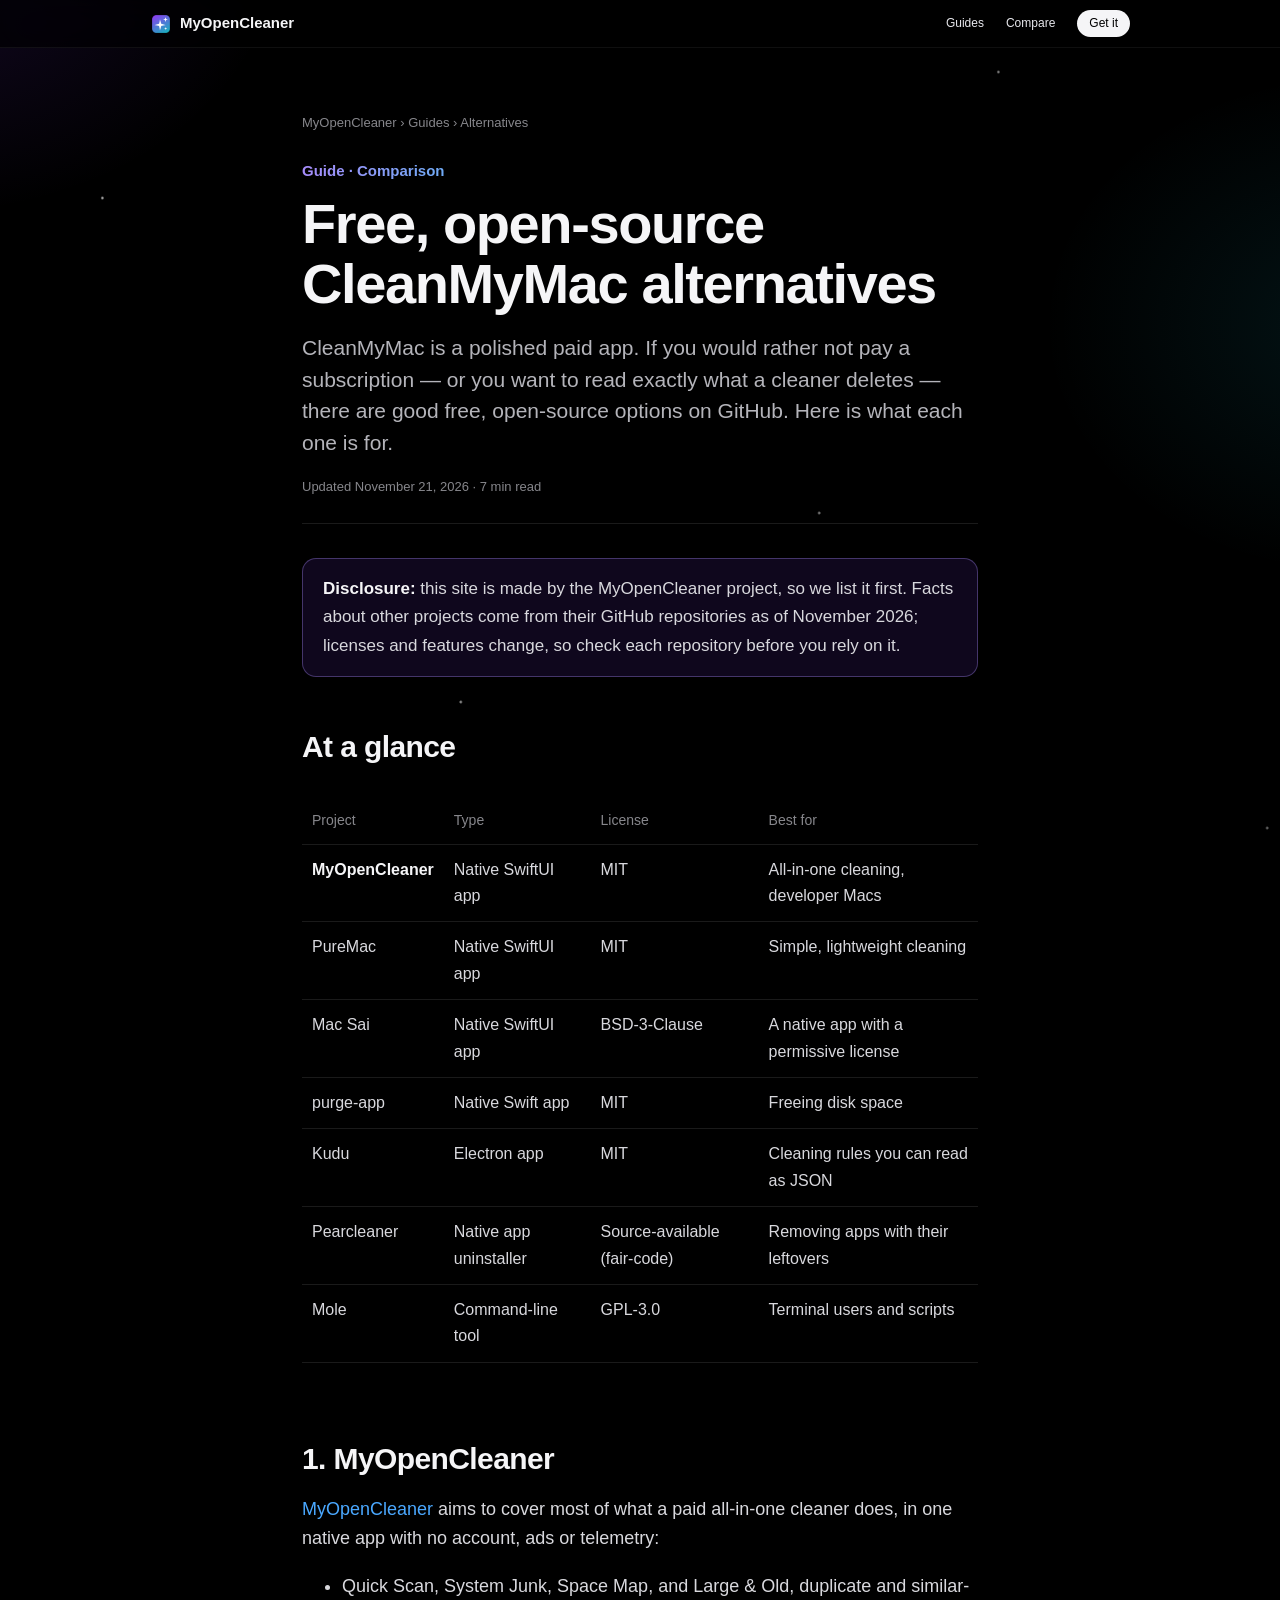
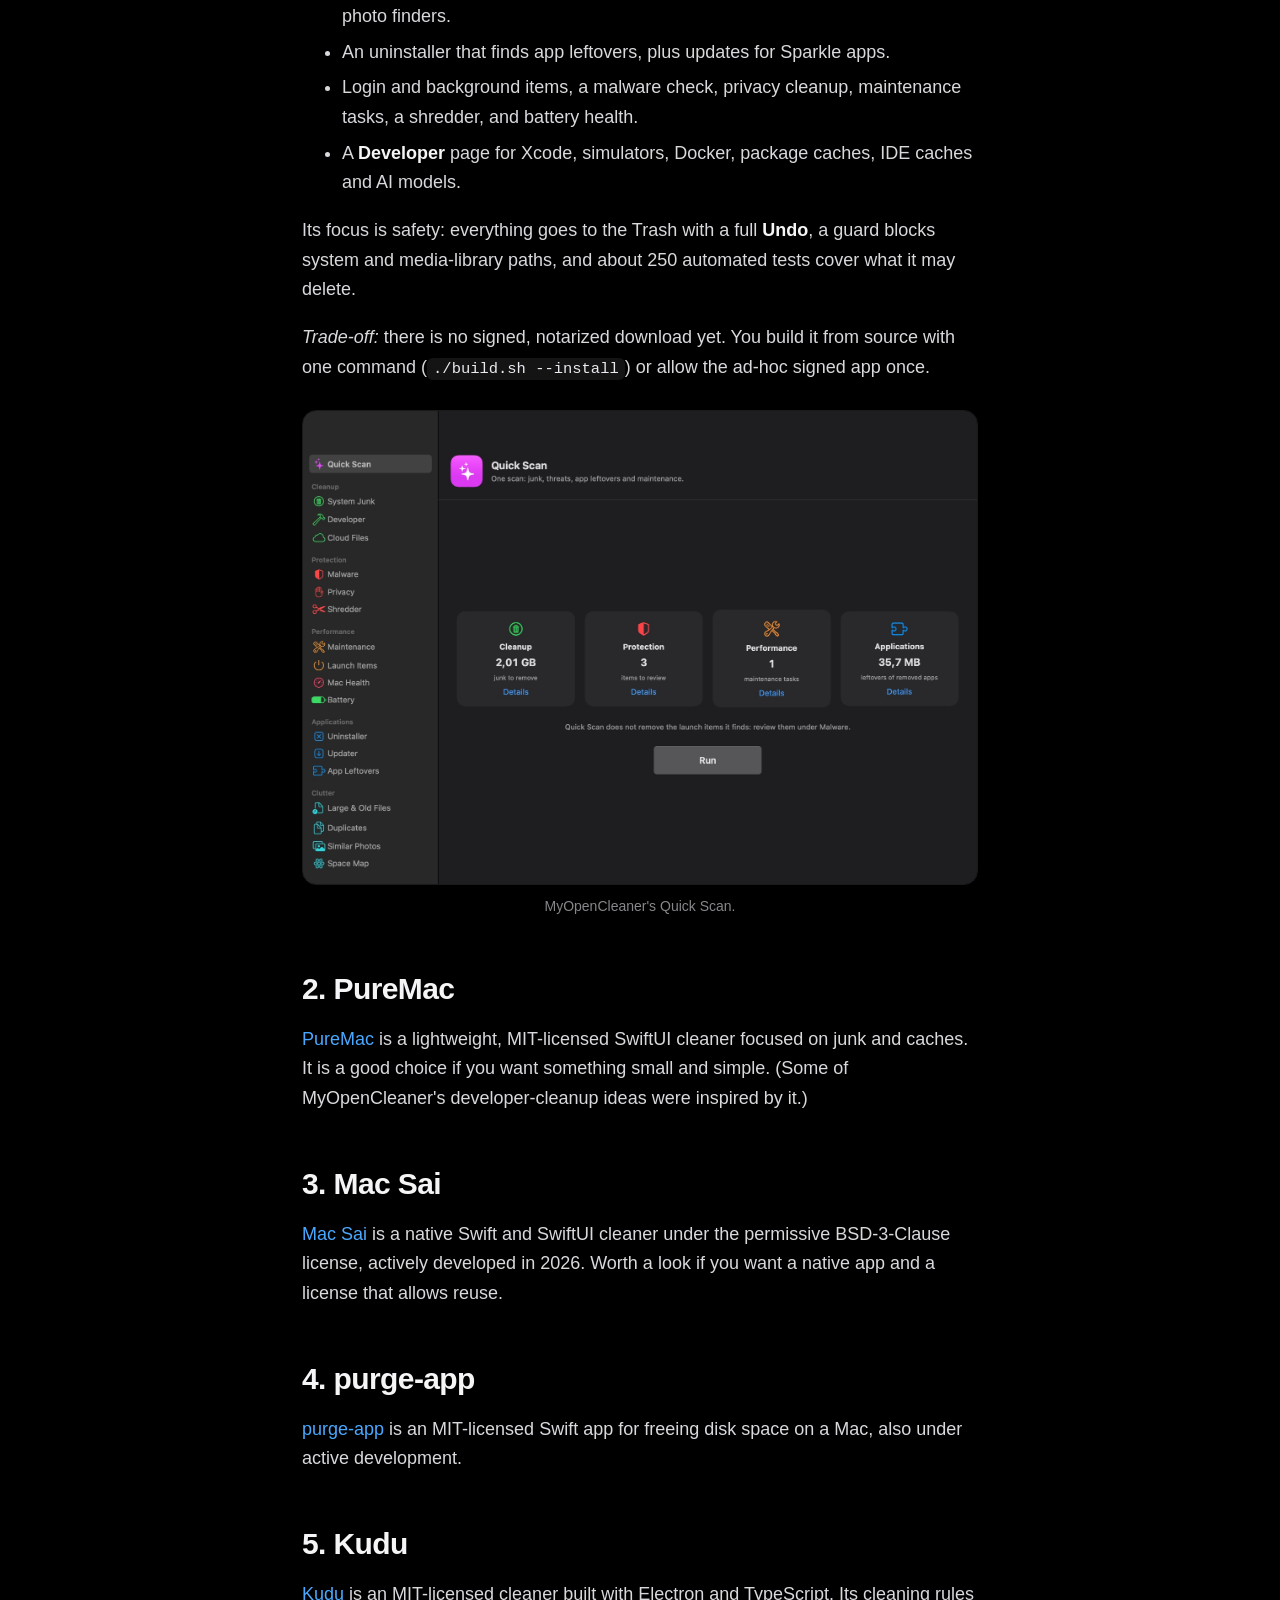
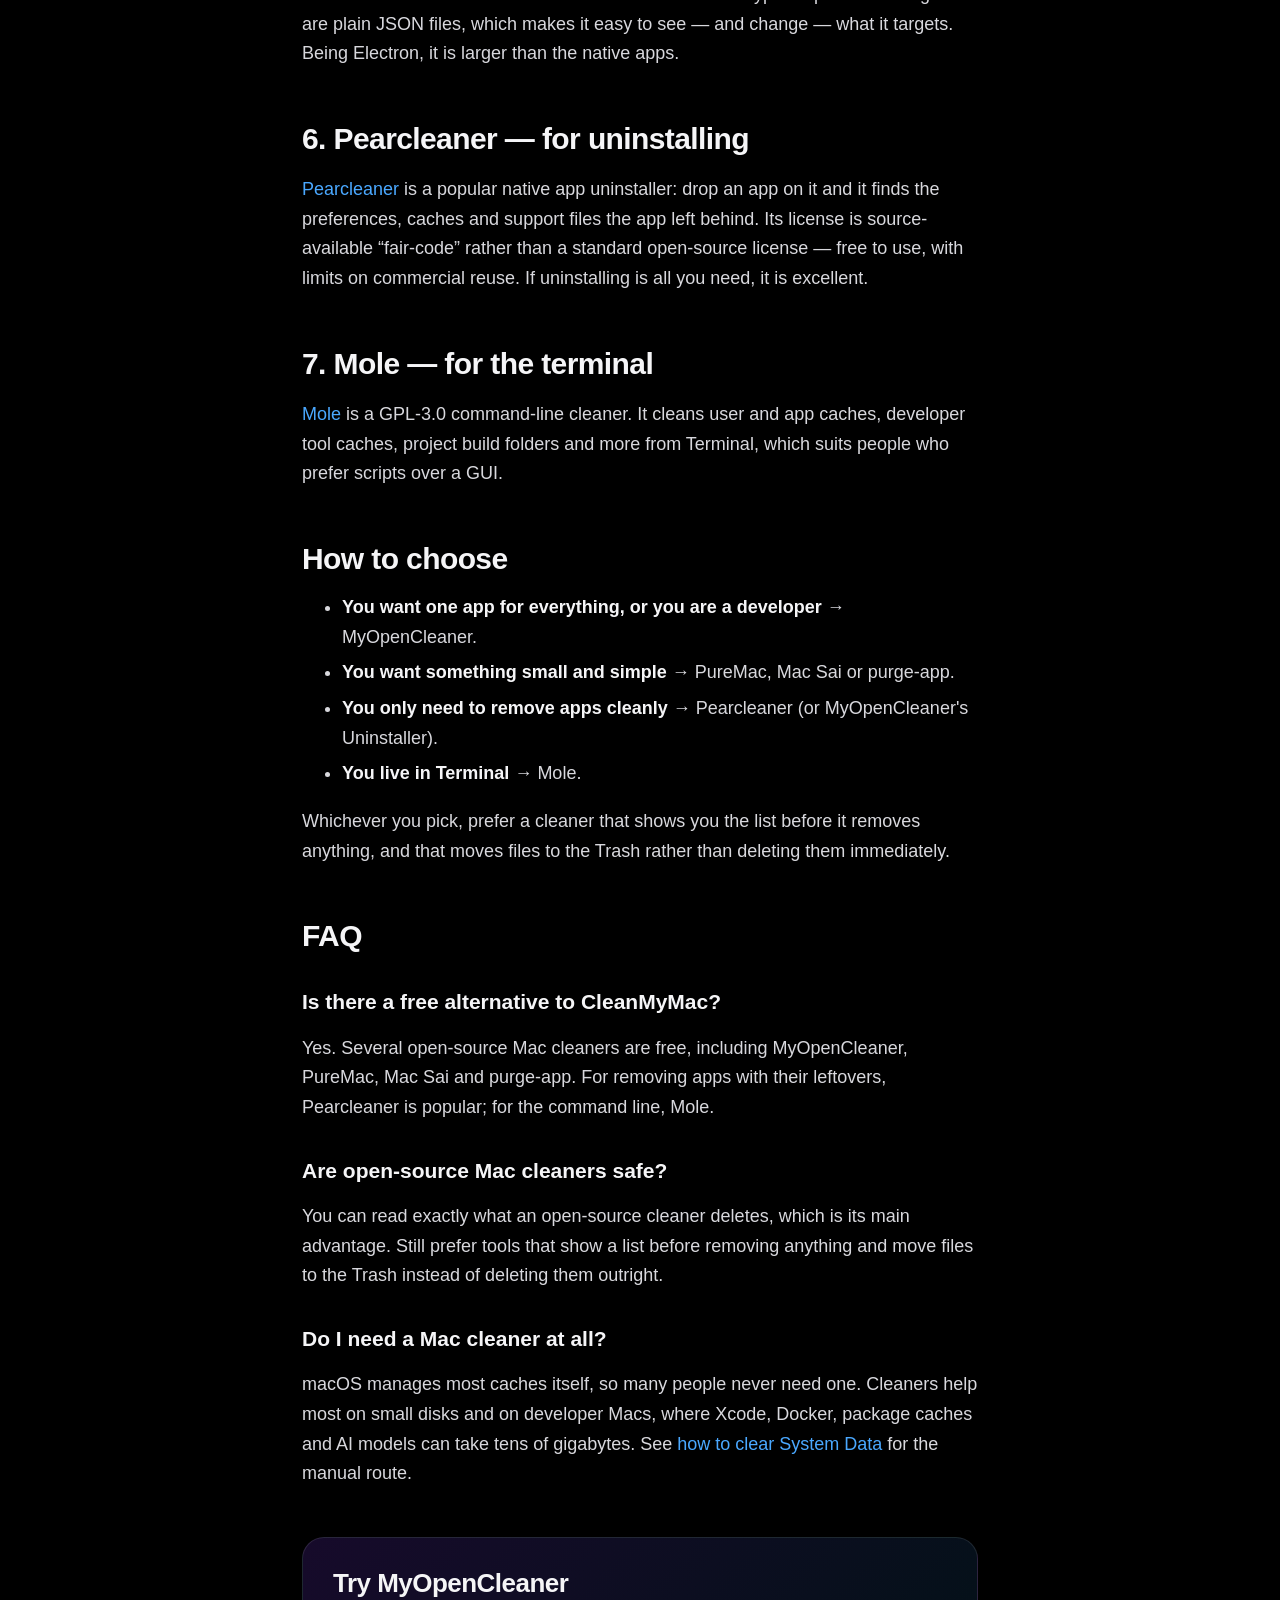
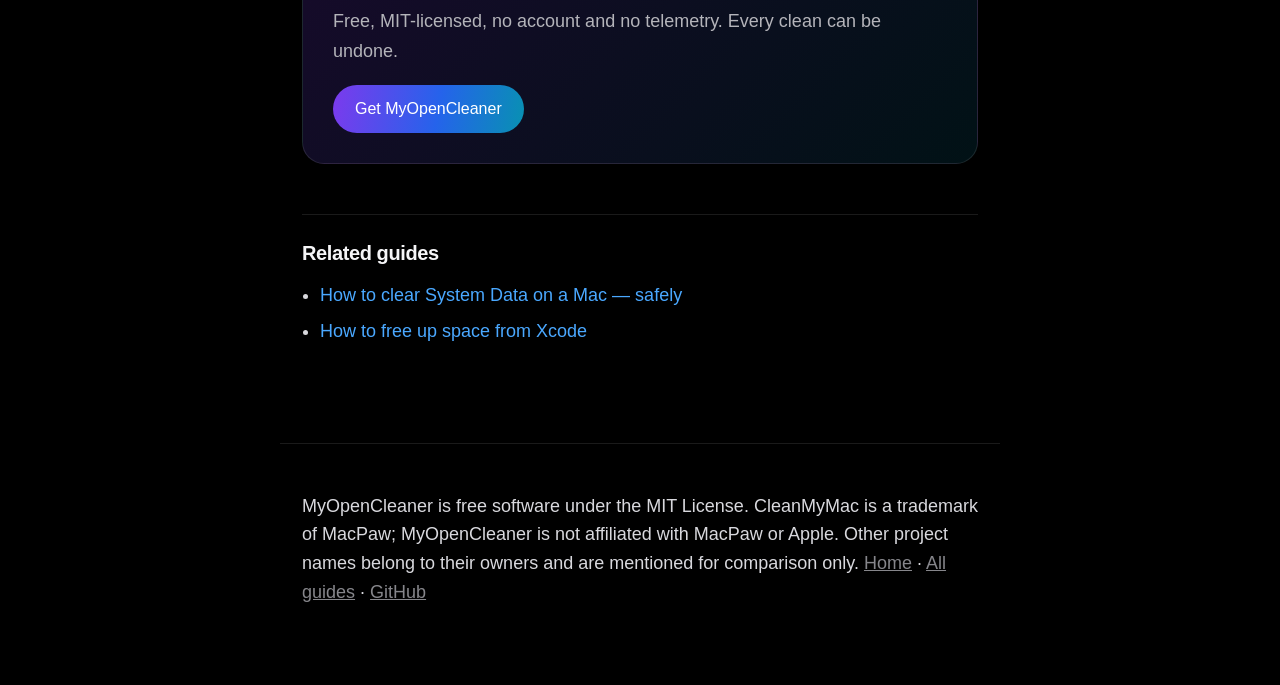
==== docs/guides/free-cleanmymac-alternatives/index.html @ e37915a5 "Add SEO guides, sitemap and social image to the website - Three guides: clearing System Data, freein" ====
<!doctype html>
<html lang="en">
<head>
<meta charset="utf-8">
<meta name="viewport" content="width=device-width, initial-scale=1">
<title>Free, Open-Source CleanMyMac Alternatives (2026) — MyOpenCleaner</title>
<meta name="description" content="An honest look at free and open-source Mac cleaners on GitHub — MyOpenCleaner, PureMac, Mac Sai, purge-app, Kudu, Pearcleaner and Mole: what each one does, its license, and who it suits.">
<link rel="canonical" href="https://javacava.github.io/myopencleaner/guides/free-cleanmymac-alternatives/">
<link rel="icon" type="image/png" href="../../assets/favicon.png">
<meta name="theme-color" content="#000000">
<meta property="og:type" content="article">
<meta property="og:site_name" content="MyOpenCleaner">
<meta property="og:title" content="Free, Open-Source CleanMyMac Alternatives (2026)">
<meta property="og:description" content="Free and open-source Mac cleaners on GitHub compared: features, licenses and who each one suits.">
<meta property="og:url" content="https://javacava.github.io/myopencleaner/guides/free-cleanmymac-alternatives/">
<meta property="og:image" content="https://javacava.github.io/myopencleaner/assets/og.jpg">
<meta name="twitter:card" content="summary_large_image">
<link rel="stylesheet" href="../../assets/article.css">
<script type="application/ld+json">
[{
  "@context": "https://schema.org",
  "@type": "Article",
  "headline": "Free, Open-Source CleanMyMac Alternatives (2026)",
  "description": "Free and open-source Mac cleaners on GitHub compared: what each one does, its license and who it suits.",
  "datePublished": "2026-11-21",
  "dateModified": "2026-11-21",
  "author": {"@type": "Organization", "name": "MyOpenCleaner contributors", "url": "https://github.com/javacava/myopencleaner"},
  "publisher": {"@type": "Organization", "name": "MyOpenCleaner", "logo": {"@type": "ImageObject", "url": "https://javacava.github.io/myopencleaner/assets/icon.png"}},
  "image": "https://javacava.github.io/myopencleaner/assets/og.jpg",
  "mainEntityOfPage": "https://javacava.github.io/myopencleaner/guides/free-cleanmymac-alternatives/"
},{
  "@context": "https://schema.org",
  "@type": "BreadcrumbList",
  "itemListElement": [
    {"@type": "ListItem", "position": 1, "name": "MyOpenCleaner", "item": "https://javacava.github.io/myopencleaner/"},
    {"@type": "ListItem", "position": 2, "name": "Guides", "item": "https://javacava.github.io/myopencleaner/guides/"},
    {"@type": "ListItem", "position": 3, "name": "Free CleanMyMac alternatives"}
  ]
},{
  "@context": "https://schema.org",
  "@type": "ItemList",
  "name": "Free, open-source Mac cleaners",
  "itemListElement": [
    {"@type": "ListItem", "position": 1, "name": "MyOpenCleaner", "url": "https://github.com/javacava/myopencleaner"},
    {"@type": "ListItem", "position": 2, "name": "PureMac", "url": "https://github.com/momenbasel/PureMac"},
    {"@type": "ListItem", "position": 3, "name": "Mac Sai", "url": "https://github.com/iliyami/MacSai"},
    {"@type": "ListItem", "position": 4, "name": "purge-app", "url": "https://github.com/jithin-sabu/purge-app"},
    {"@type": "ListItem", "position": 5, "name": "Kudu", "url": "https://github.com/AdventDevInc/kudu"},
    {"@type": "ListItem", "position": 6, "name": "Pearcleaner", "url": "https://github.com/alienator88/Pearcleaner"},
    {"@type": "ListItem", "position": 7, "name": "Mole", "url": "https://github.com/tw93/Mole"}
  ]
},{
  "@context": "https://schema.org",
  "@type": "FAQPage",
  "mainEntity": [
    {"@type": "Question", "name": "Is there a free alternative to CleanMyMac?", "acceptedAnswer": {"@type": "Answer", "text": "Yes. Several open-source Mac cleaners are free, including MyOpenCleaner, PureMac, Mac Sai and purge-app. For removing apps with their leftovers, Pearcleaner is popular; for the command line, Mole."}},
    {"@type": "Question", "name": "Are open-source Mac cleaners safe?", "acceptedAnswer": {"@type": "Answer", "text": "You can read exactly what an open-source cleaner deletes, which is its main advantage. Still prefer tools that show a list before removing anything and move files to the Trash instead of deleting them outright."}},
    {"@type": "Question", "name": "Do I need a Mac cleaner at all?", "acceptedAnswer": {"@type": "Answer", "text": "macOS manages most caches itself, so many people never need one. Cleaners help most on small disks and on developer Macs, where Xcode, Docker, package caches and AI models can take tens of gigabytes."}}
  ]
}]
</script>
</head>
<body>
<nav class="nav"><div class="nav-inner">
  <a class="brand" href="../../"><img src="../../assets/icon.png" alt="">MyOpenCleaner</a>
  <div class="nav-links"><a href="../">Guides</a><a href="../../#compare">Compare</a><a class="nav-cta" href="https://github.com/javacava/myopencleaner">Get it</a></div>
</div></nav>

<article>
  <div class="crumbs"><a href="../../">MyOpenCleaner</a> › <a href="../">Guides</a> › Alternatives</div>
  <p class="kicker">Guide · Comparison</p>
  <h1>Free, open-source CleanMyMac alternatives</h1>
  <p class="intro">CleanMyMac is a polished paid app. If you would rather not pay a subscription — or you want to read exactly what a cleaner deletes — there are good free, open-source options on GitHub. Here is what each one is for.</p>
  <div class="meta">Updated November 21, 2026 · 7 min read</div>

  <div class="note"><p><strong>Disclosure:</strong> this site is made by the MyOpenCleaner project, so we list it first. Facts about other projects come from their GitHub repositories as of November 2026; licenses and features change, so check each repository before you rely on it.</p></div>

  <h2>At a glance</h2>
  <div class="table-wrap"><table>
    <thead><tr><th>Project</th><th>Type</th><th>License</th><th>Best for</th></tr></thead>
    <tbody>
      <tr><td><strong>MyOpenCleaner</strong></td><td>Native SwiftUI app</td><td>MIT</td><td>All-in-one cleaning, developer Macs</td></tr>
      <tr><td>PureMac</td><td>Native SwiftUI app</td><td>MIT</td><td>Simple, lightweight cleaning</td></tr>
      <tr><td>Mac Sai</td><td>Native SwiftUI app</td><td>BSD-3-Clause</td><td>A native app with a permissive license</td></tr>
      <tr><td>purge-app</td><td>Native Swift app</td><td>MIT</td><td>Freeing disk space</td></tr>
      <tr><td>Kudu</td><td>Electron app</td><td>MIT</td><td>Cleaning rules you can read as JSON</td></tr>
      <tr><td>Pearcleaner</td><td>Native app uninstaller</td><td>Source-available (fair-code)</td><td>Removing apps with their leftovers</td></tr>
      <tr><td>Mole</td><td>Command-line tool</td><td>GPL-3.0</td><td>Terminal users and scripts</td></tr>
    </tbody>
  </table></div>

  <h2>1. MyOpenCleaner</h2>
  <p><a href="../../">MyOpenCleaner</a> aims to cover most of what a paid all-in-one cleaner does, in one native app with no account, ads or telemetry:</p>
  <ul>
    <li>Quick Scan, System Junk, Space Map, and Large &amp; Old, duplicate and similar-photo finders.</li>
    <li>An uninstaller that finds app leftovers, plus updates for Sparkle apps.</li>
    <li>Login and background items, a malware check, privacy cleanup, maintenance tasks, a shredder, and battery health.</li>
    <li>A <strong>Developer</strong> page for Xcode, simulators, Docker, package caches, IDE caches and AI models.</li>
  </ul>
  <p>Its focus is safety: everything goes to the Trash with a full <strong>Undo</strong>, a guard blocks system and media-library paths, and about 250 automated tests cover what it may delete.</p>
  <p><em>Trade-off:</em> there is no signed, notarized download yet. You build it from source with one command (<code>./build.sh --install</code>) or allow the ad-hoc signed app once.</p>
  <figure>
    <img loading="lazy" src="../../assets/shots/quick-scan.jpg" width="1600" height="1123" alt="MyOpenCleaner Quick Scan results with junk, developer files and safety checks">
    <figcaption>MyOpenCleaner's Quick Scan.</figcaption>
  </figure>

  <h2>2. PureMac</h2>
  <p><a href="https://github.com/momenbasel/PureMac">PureMac</a> is a lightweight, MIT-licensed SwiftUI cleaner focused on junk and caches. It is a good choice if you want something small and simple. (Some of MyOpenCleaner's developer-cleanup ideas were inspired by it.)</p>

  <h2>3. Mac Sai</h2>
  <p><a href="https://github.com/iliyami/MacSai">Mac Sai</a> is a native Swift and SwiftUI cleaner under the permissive BSD-3-Clause license, actively developed in 2026. Worth a look if you want a native app and a license that allows reuse.</p>

  <h2>4. purge-app</h2>
  <p><a href="https://github.com/jithin-sabu/purge-app">purge-app</a> is an MIT-licensed Swift app for freeing disk space on a Mac, also under active development.</p>

  <h2>5. Kudu</h2>
  <p><a href="https://github.com/AdventDevInc/kudu">Kudu</a> is an MIT-licensed cleaner built with Electron and TypeScript. Its cleaning rules are plain JSON files, which makes it easy to see — and change — what it targets. Being Electron, it is larger than the native apps.</p>

  <h2>6. Pearcleaner — for uninstalling</h2>
  <p><a href="https://github.com/alienator88/Pearcleaner">Pearcleaner</a> is a popular native app uninstaller: drop an app on it and it finds the preferences, caches and support files the app left behind. Its license is source-available “fair-code” rather than a standard open-source license — free to use, with limits on commercial reuse. If uninstalling is all you need, it is excellent.</p>

  <h2>7. Mole — for the terminal</h2>
  <p><a href="https://github.com/tw93/Mole">Mole</a> is a GPL-3.0 command-line cleaner. It cleans user and app caches, developer tool caches, project build folders and more from Terminal, which suits people who prefer scripts over a GUI.</p>

  <h2>How to choose</h2>
  <ul>
    <li><strong>You want one app for everything, or you are a developer</strong> → MyOpenCleaner.</li>
    <li><strong>You want something small and simple</strong> → PureMac, Mac Sai or purge-app.</li>
    <li><strong>You only need to remove apps cleanly</strong> → Pearcleaner (or MyOpenCleaner's Uninstaller).</li>
    <li><strong>You live in Terminal</strong> → Mole.</li>
  </ul>
  <p>Whichever you pick, prefer a cleaner that shows you the list before it removes anything, and that moves files to the Trash rather than deleting them immediately.</p>

  <h2>FAQ</h2>
  <h3>Is there a free alternative to CleanMyMac?</h3>
  <p>Yes. Several open-source Mac cleaners are free, including MyOpenCleaner, PureMac, Mac Sai and purge-app. For removing apps with their leftovers, Pearcleaner is popular; for the command line, Mole.</p>
  <h3>Are open-source Mac cleaners safe?</h3>
  <p>You can read exactly what an open-source cleaner deletes, which is its main advantage. Still prefer tools that show a list before removing anything and move files to the Trash instead of deleting them outright.</p>
  <h3>Do I need a Mac cleaner at all?</h3>
  <p>macOS manages most caches itself, so many people never need one. Cleaners help most on small disks and on developer Macs, where Xcode, Docker, package caches and AI models can take tens of gigabytes. See <a href="../clear-system-data-mac/">how to clear System Data</a> for the manual route.</p>

  <div class="cta">
    <h2>Try MyOpenCleaner</h2>
    <p>Free, MIT-licensed, no account and no telemetry. Every clean can be undone.</p>
    <a class="btn" href="https://github.com/javacava/myopencleaner">Get MyOpenCleaner</a>
  </div>

  <div class="related">
    <h2>Related guides</h2>
    <ul>
      <li><a href="../clear-system-data-mac/">How to clear System Data on a Mac — safely</a></li>
      <li><a href="../free-up-xcode-space/">How to free up space from Xcode</a></li>
    </ul>
  </div>
</article>

<footer>
  <p>MyOpenCleaner is free software under the MIT License. CleanMyMac is a trademark of MacPaw; MyOpenCleaner is not affiliated with MacPaw or Apple. Other project names belong to their owners and are mentioned for comparison only. <a href="../../">Home</a> · <a href="../">All guides</a> · <a href="https://github.com/javacava/myopencleaner">GitHub</a></p>
</footer>
</body>
</html>
---- docs/assets/article.css ----
/* Shared style for the guides: the home page's dark, space look, tuned for long reading. */
:root {
  --bg: #000; --text: #f5f5f7; --muted: #86868b; --soft: #b4b4ba; --line: rgba(255,255,255,.1);
  --violet: #a78bfa; --cyan: #22d3ee; --pink: #f472b6; --link: #4aa8ff;
  --font: -apple-system, BlinkMacSystemFont, "SF Pro Text", "Helvetica Neue", Helvetica, Arial, sans-serif;
  --mono: ui-monospace, "SF Mono", Menlo, Monaco, Consolas, monospace;
}
* { box-sizing: border-box; }
html, body { overflow-x: clip; }
body { margin: 0; background: var(--bg); color: var(--text); font-family: var(--font); -webkit-font-smoothing: antialiased; line-height: 1.65; }
body::before {
  content: ""; position: fixed; inset: -20vh -20vw; z-index: -1; pointer-events: none;
  background:
    radial-gradient(40vw 30vw at 10% 10%, rgba(124,58,237,.16), transparent 70%),
    radial-gradient(35vw 28vw at 90% 40%, rgba(34,211,238,.09), transparent 70%),
    radial-gradient(1px 1px at 20% 30%, rgba(255,255,255,.8), transparent 2px),
    radial-gradient(1px 1px at 70% 20%, rgba(255,255,255,.6), transparent 2px),
    radial-gradient(1px 1px at 40% 70%, rgba(255,255,255,.7), transparent 2px),
    radial-gradient(1px 1px at 85% 80%, rgba(255,255,255,.5), transparent 2px),
    radial-gradient(1px 1px at 60% 55%, rgba(255,255,255,.6), transparent 2px);
}
a { color: var(--link); text-decoration: none; }
a:hover { text-decoration: underline; }
img { max-width: 100%; height: auto; display: block; }

.nav { position: sticky; top: 0; z-index: 10; height: 48px; background: rgba(0,0,0,.72); backdrop-filter: saturate(180%) blur(20px); -webkit-backdrop-filter: saturate(180%) blur(20px); border-bottom: 1px solid rgba(255,255,255,.06); }
.nav-inner { max-width: 1024px; margin: 0 auto; height: 100%; display: flex; align-items: center; gap: 24px; padding: 0 22px; }
.brand { display: flex; align-items: center; gap: 8px; color: var(--text); font-weight: 600; font-size: 15px; }
.brand img { width: 22px; height: 22px; }
.nav-links { margin-left: auto; display: flex; gap: 22px; align-items: center; }
.nav-links a { color: #e8e8ed; font-size: 12px; }
.nav-cta { padding: 4px 12px; border-radius: 999px; background: var(--text); color: #000 !important; font-weight: 500; }
@media (max-width: 640px) { .nav-links a:not(.nav-cta) { display: none; } }

article, .page { max-width: 720px; margin: 0 auto; padding: 64px 22px 40px; }
.crumbs { font-size: 13px; color: var(--muted); margin-bottom: 26px; }
.crumbs a { color: var(--muted); }
.kicker { font-size: 15px; font-weight: 600; background: linear-gradient(100deg, var(--violet), var(--cyan), var(--pink)); -webkit-background-clip: text; background-clip: text; color: transparent; margin: 0 0 10px; }
h1 { font-size: clamp(36px, 6vw, 56px); line-height: 1.07; letter-spacing: -0.025em; margin: 0 0 18px; }
.intro { font-size: 21px; line-height: 1.5; color: var(--soft); margin: 0 0 18px; }
.meta { font-size: 13px; color: var(--muted); padding-bottom: 26px; border-bottom: 1px solid var(--line); margin-bottom: 34px; }
h2 { font-size: 30px; line-height: 1.2; letter-spacing: -0.02em; margin: 52px 0 14px; }
h3 { font-size: 21px; line-height: 1.3; margin: 34px 0 8px; }
p, li { font-size: 18px; color: #d8d8dd; }
li { margin: 6px 0; }
strong { color: var(--text); }
code { font-family: var(--mono); font-size: .86em; background: rgba(255,255,255,.08); padding: 2px 6px; border-radius: 6px; color: #e9e9ef; }
pre { background: #0b0b0f; border: 1px solid var(--line); border-radius: 14px; padding: 18px 20px; overflow-x: auto; margin: 16px 0 22px; }
pre code { background: none; padding: 0; font-size: 14px; line-height: 1.7; color: #d6d6db; }
.note, .warn { border-radius: 14px; padding: 16px 20px; margin: 22px 0; font-size: 17px; }
.note { background: rgba(124,58,237,.12); border: 1px solid rgba(167,139,250,.35); }
.warn { background: rgba(251,191,36,.08); border: 1px solid rgba(251,191,36,.35); }
.note p, .warn p { margin: 0; font-size: 17px; }
table { width: 100%; border-collapse: collapse; margin: 18px 0 26px; font-size: 16px; }
th, td { text-align: left; padding: 12px 10px; border-bottom: 1px solid var(--line); vertical-align: top; }
th { color: var(--muted); font-weight: 500; font-size: 14px; }
td { color: #d8d8dd; }
.table-wrap { overflow-x: auto; }
figure { margin: 28px 0; }
figure img { border-radius: 14px; border: 1px solid var(--line); box-shadow: 0 20px 60px rgba(0,0,0,.6); }
figcaption { font-size: 14px; color: var(--muted); margin-top: 10px; text-align: center; }

.cta { margin: 48px 0 10px; padding: 30px; border-radius: 22px; border: 1px solid var(--line);
  background: linear-gradient(135deg, rgba(124,58,237,.18), rgba(8,145,178,.12)); }
.cta h2 { margin: 0 0 8px; font-size: 26px; }
.cta p { margin: 0 0 18px; color: var(--soft); }
.btn { display: inline-block; padding: 11px 22px; border-radius: 999px; font-size: 16px; font-weight: 500; color: #fff;
  background: linear-gradient(100deg, #7c3aed, #2563eb 55%, #0891b2); }
.btn:hover { text-decoration: none; filter: brightness(1.08); }

.related { margin-top: 50px; padding-top: 26px; border-top: 1px solid var(--line); }
.related h2 { font-size: 20px; margin: 0 0 12px; }
.related ul { padding-left: 18px; }

.cards { display: grid; gap: 16px; margin-top: 30px; }
.card { display: block; padding: 24px 26px; border-radius: 20px; border: 1px solid var(--line); background: #0d0d10; color: inherit; }
.card:hover { text-decoration: none; border-color: rgba(167,139,250,.5); }
.card h2 { margin: 4px 0 6px; font-size: 22px; }
.card p { margin: 0; color: var(--soft); font-size: 16px; }

footer { max-width: 720px; margin: 40px auto 0; padding: 30px 22px 60px; border-top: 1px solid var(--line); font-size: 12px; color: var(--muted); line-height: 1.6; }
footer a { color: var(--muted); text-decoration: underline; }
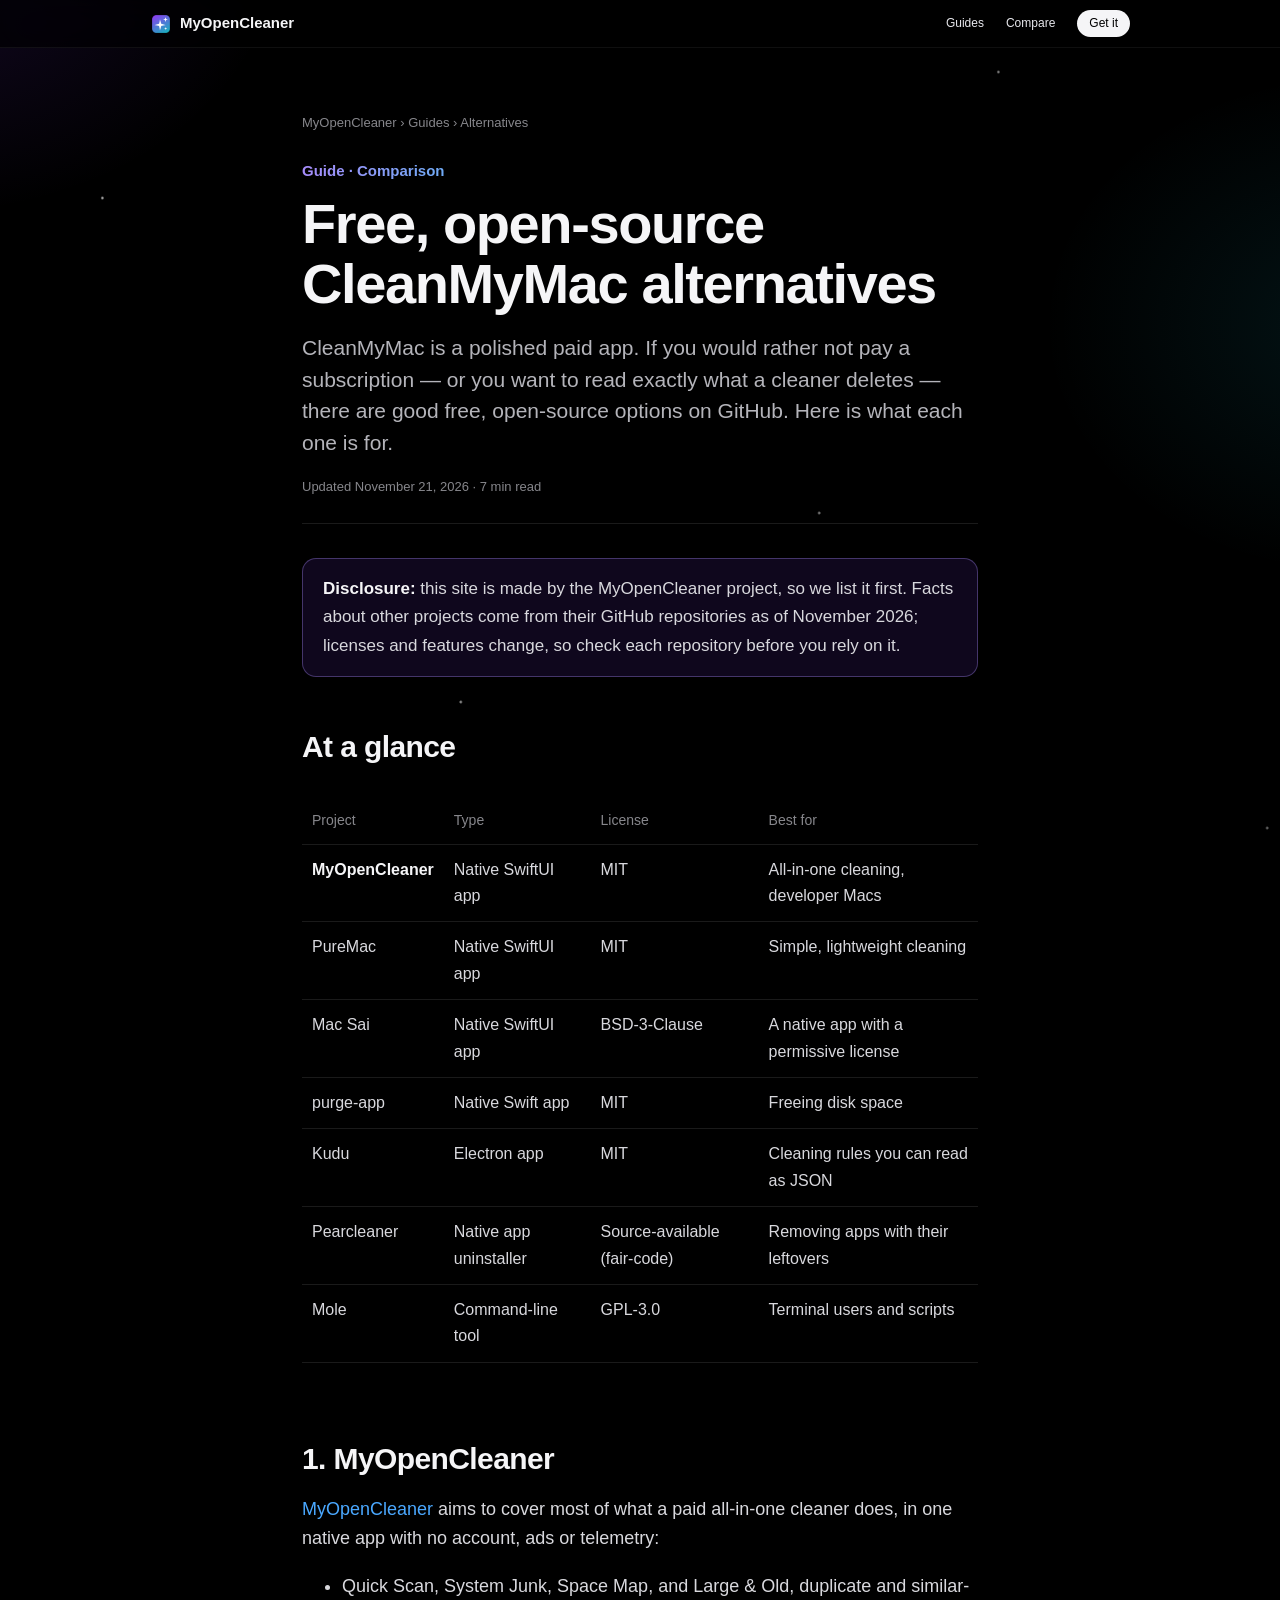
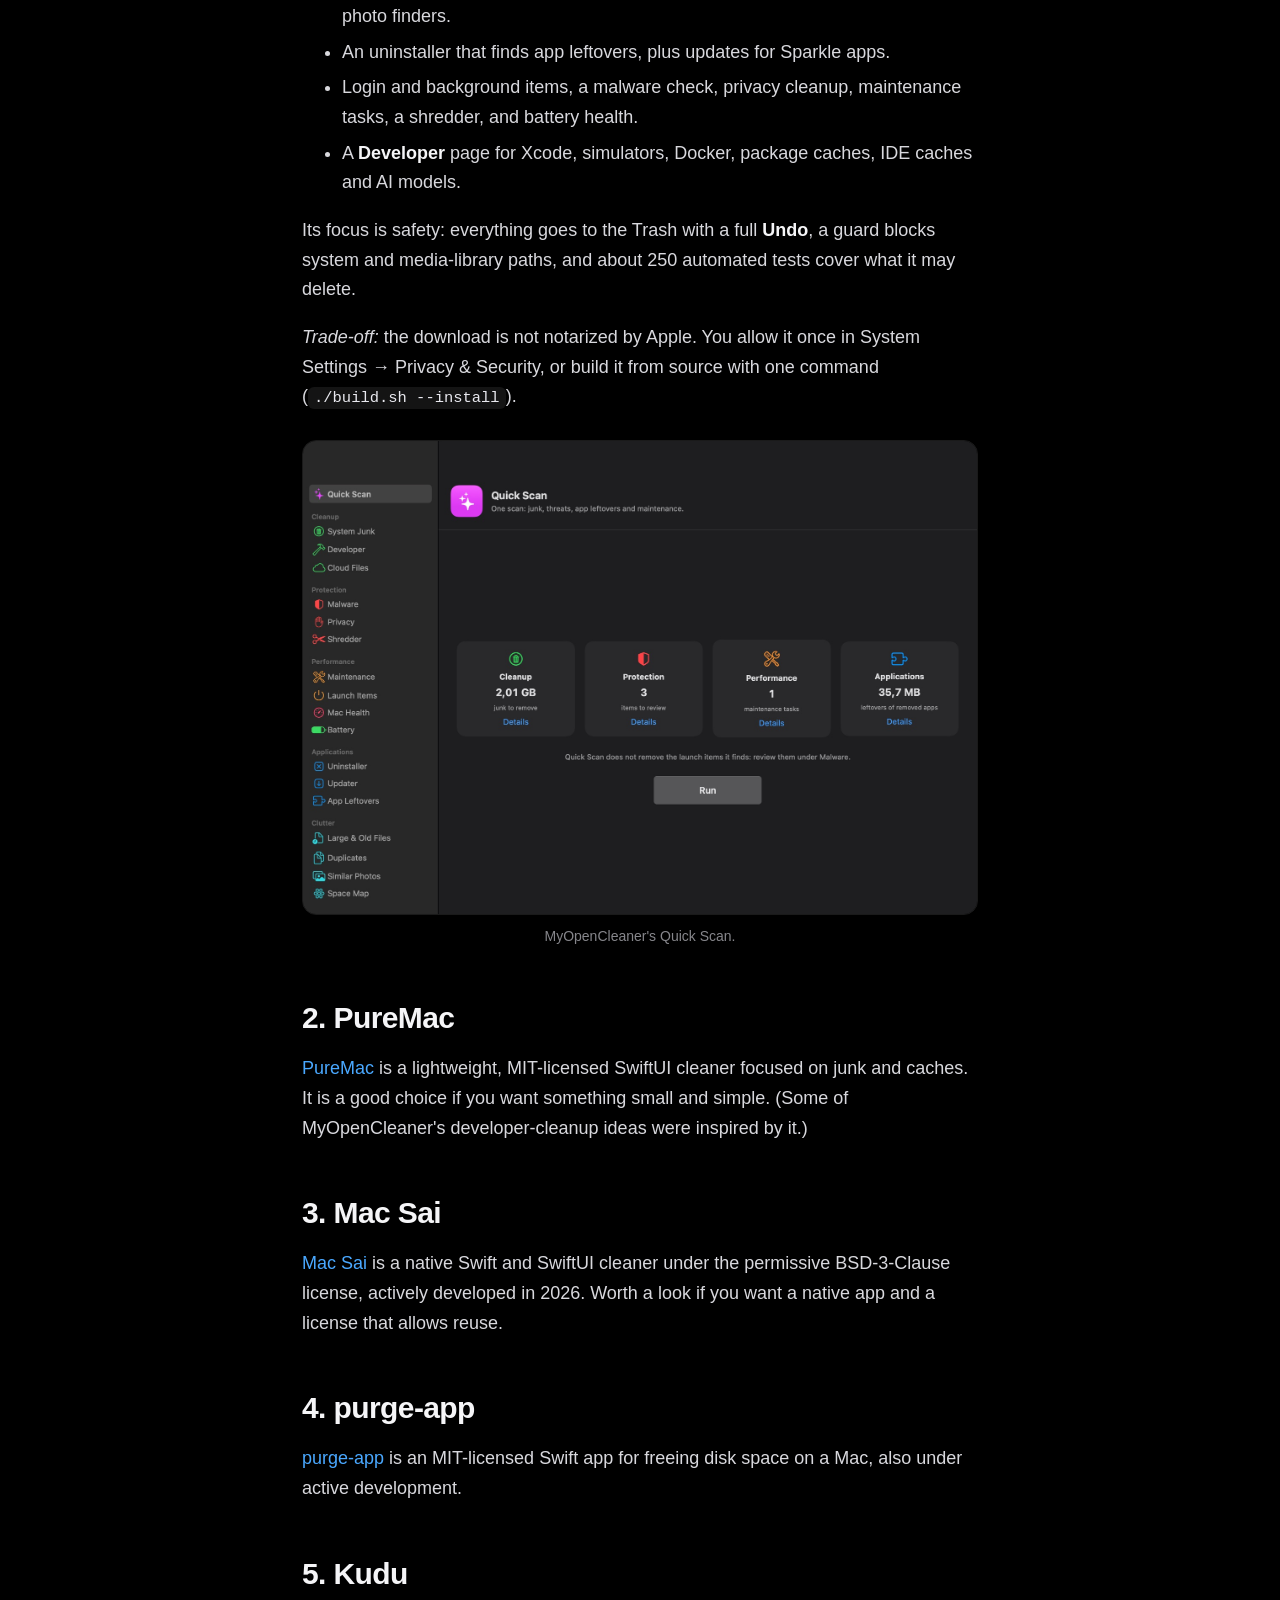
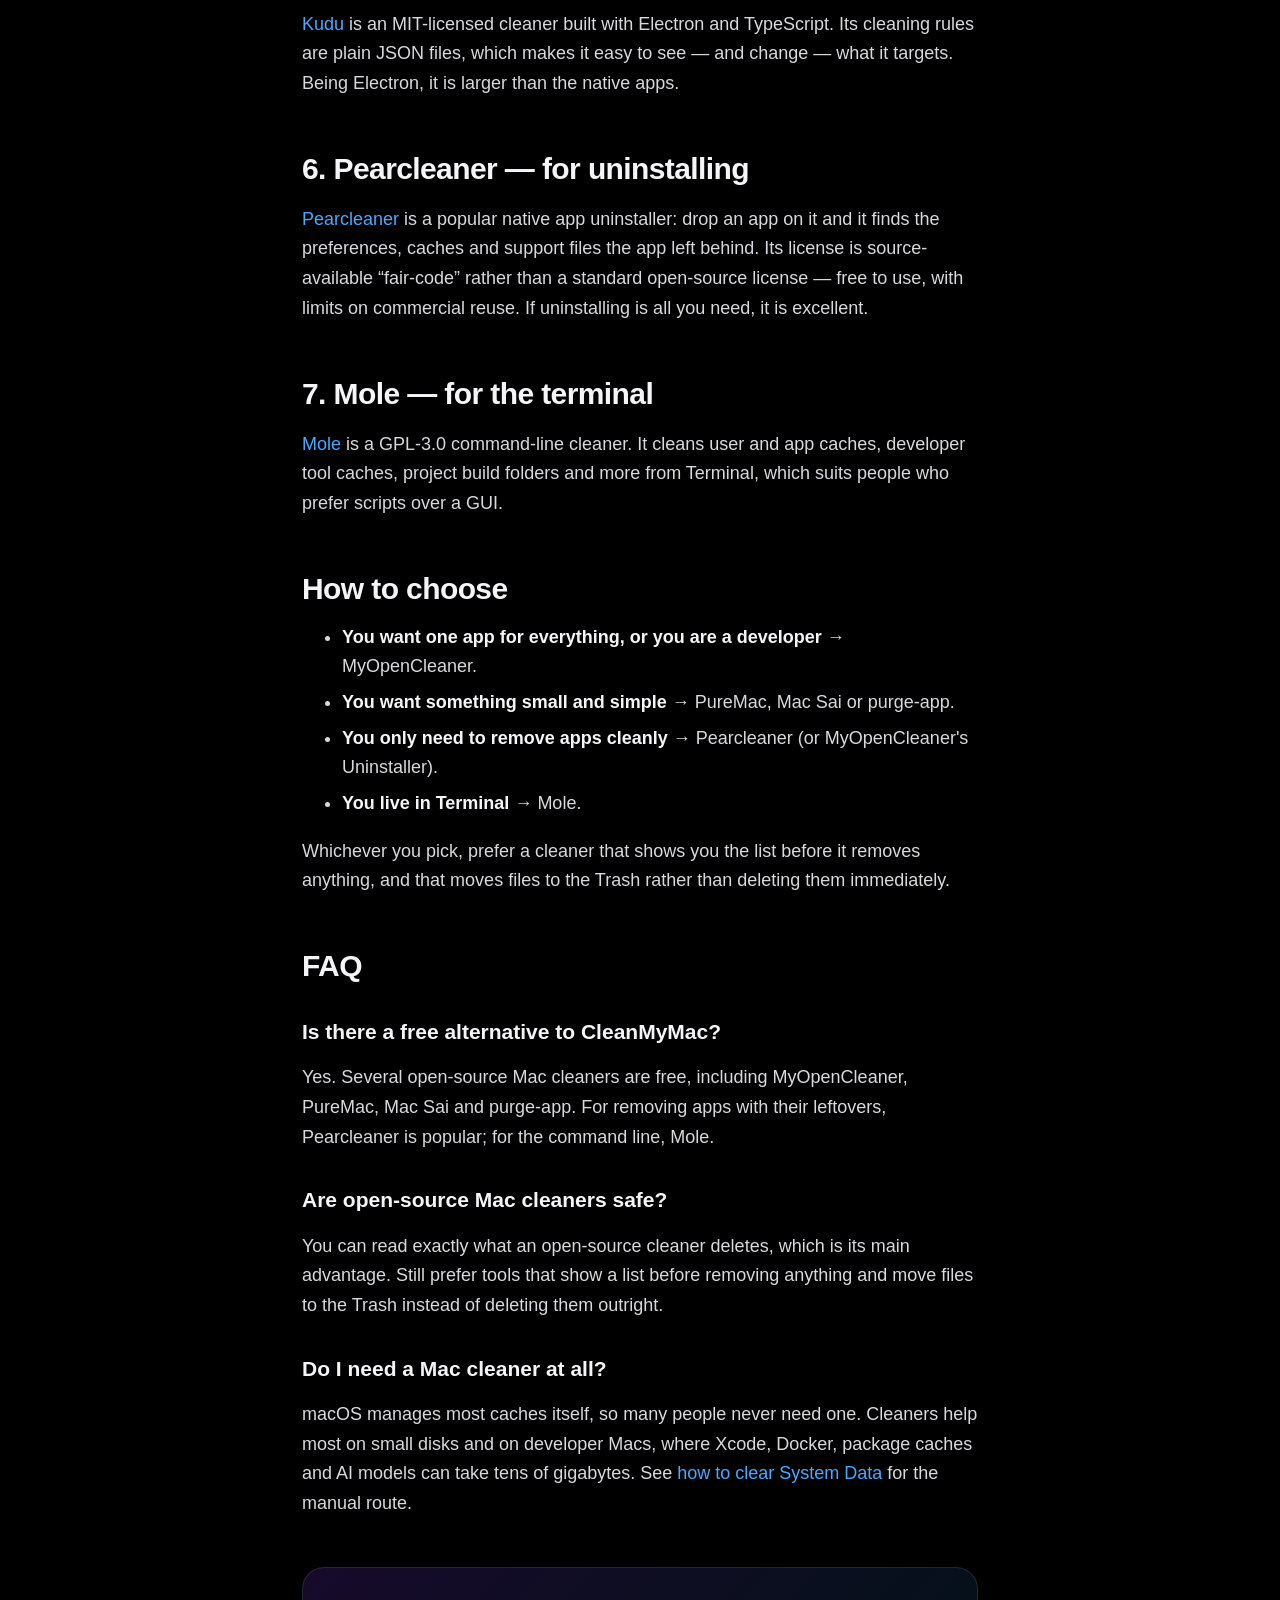
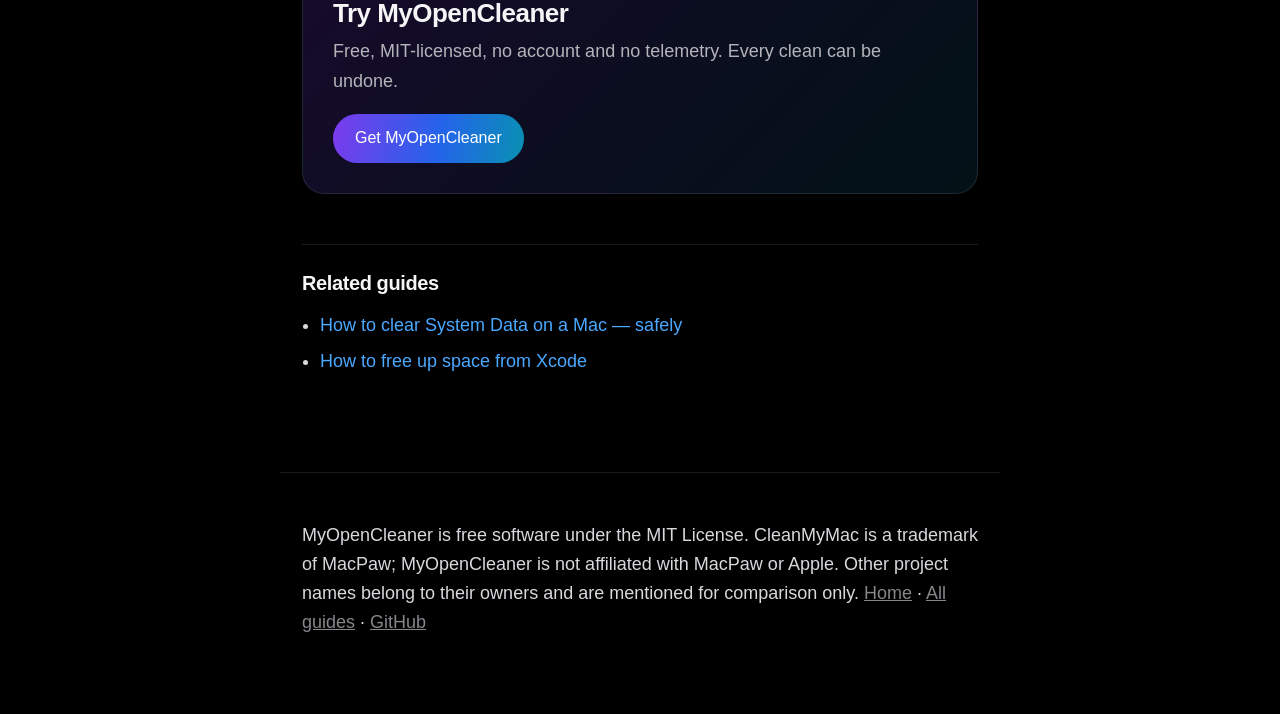
==== commit c1b5e02f: "Add a release workflow that builds the app on GitHub Actions - Push a v* tag to test, build a univer" ====
--- a/docs/guides/free-cleanmymac-alternatives/index.html
+++ b/docs/guides/free-cleanmymac-alternatives/index.html
@@ -98,7 +98,7 @@
     <li>A <strong>Developer</strong> page for Xcode, simulators, Docker, package caches, IDE caches and AI models.</li>
   </ul>
   <p>Its focus is safety: everything goes to the Trash with a full <strong>Undo</strong>, a guard blocks system and media-library paths, and about 250 automated tests cover what it may delete.</p>
-  <p><em>Trade-off:</em> there is no signed, notarized download yet. You build it from source with one command (<code>./build.sh --install</code>) or allow the ad-hoc signed app once.</p>
+  <p><em>Trade-off:</em> the download is not notarized by Apple. You allow it once in System Settings → Privacy &amp; Security, or build it from source with one command (<code>./build.sh --install</code>).</p>
   <figure>
     <img loading="lazy" src="../../assets/shots/quick-scan.jpg" width="1600" height="1123" alt="MyOpenCleaner Quick Scan results with junk, developer files and safety checks">
     <figcaption>MyOpenCleaner's Quick Scan.</figcaption>
